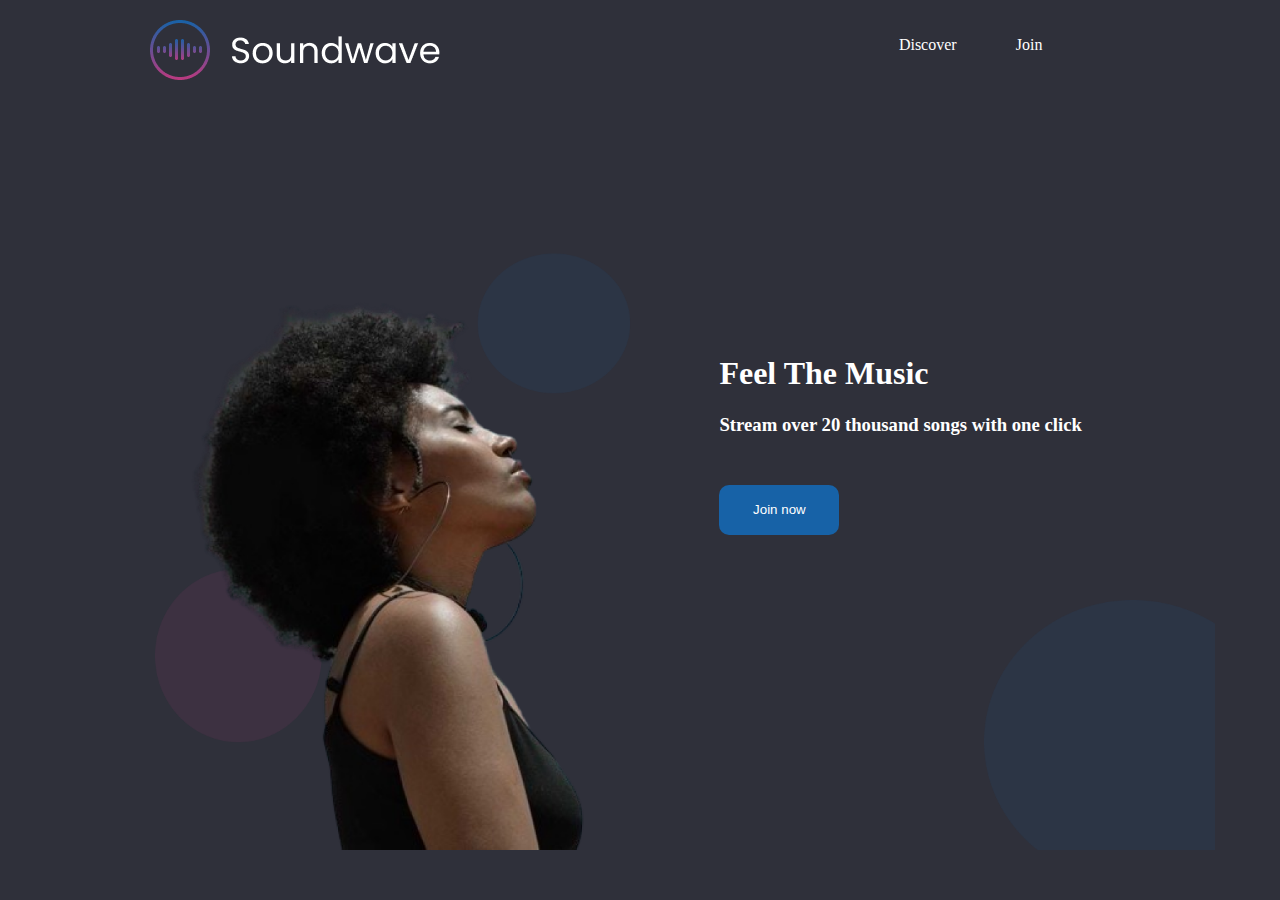
==== index.html @ 00d54cbf "first commit" ====
<!DOCTYPE html>
<html lang="en">
<head>
    <meta charset="UTF-8">
    <meta name="viewport" content="width=device-width, initial-scale=1.0">
    <title>Soundwave</title>
    <link rel="stylesheet" href="style.css">
</head>
<body>
    <header>
        <div class="logo">
            <img src="Images/logo.png" alt="#">
        </div>
            <ul class="menu">
                <li><a href="discover.html">Discover</a></li>
                <li><a href="contact.html">Join</a></li>
            </ul>
    </header>
    <div class="container">
        <div class="left">
            <img src="Images/ellips-1.png" alt="#">
        </div>
        <div class="right">
            <h1>Feel The Music</h1>
            <h3>Stream over 20 thousand songs with one click</h3></P>
            <button>Join now</button>
            <img src="Images/ellpse-2.png" alt="#">
        </div>
    </div>
    <div class="blue">
        
    </div>
    
   
</body>
</html>
---- style.css ----
* {
    
    color: #ffffff;
    margin-left: 3%;
    margin-right: 3%;
}
body {
    background-color: #2F303A;
}

header {
    display: flex;
    justify-content: space-between;
    margin-top: 20px;
}

.menu {
    display: flex;
    justify-content: space-between;
    margin-right: 100px;
    
}

.menu li {
    margin: 0 30px;
    list-style: none;
    text-decoration: none;
}

.menu li, a {
    text-decoration: none;
}

.container {
    display: flex;

}

.left img {
    width: 500px;
}


.right {
    width: 50%;
    margin-top:250px;
}

.right button {
    background-color: #1762A7;
    height: 50px;
    width: 120px;
    margin-top: 30px;
    border-radius: 10px;
    border: none;
}

.right img {
    margin-left: 280px;
    height: 250px;
    margin-top: 65px;
}

#music {
    display: flex;
    margin-top: 80px;
    height: 800px;
    
}

#music .discover {
    width: 50%;
    margin-top: 100px;
    
}

.title {
    margin-top: 60px;
}

.charts {
    width: 100px;
    height: 110px;
    background-color: #202027;
    text-align: center;
}

.items {
    width: 500px;
    display: flex;
    margin-left: 0;   
}


.charts img {
    background: transparent;
    margin-top: 10px;
}

.charts p {
    line-height: 2px;
    /* margin-right: 5px; */
}




.pictures {
    margin-top: 100px;
    margin-right: 90px;
}

#form {
    margin-top: 30px;
    height: 600px;
    display: flex;
}

.fun {
    width: 40%; 
    text-align: center;
    margin-top: 220px;
    font-size: 30px;
}

.fun span {
    color: #BC3A80;
}

.formilaire {
    width: 40%;
    height: 450px;
    margin-top: 70px;
    background-color: #202027;
    border-radius: 20px;
    margin-right: 90px;
}

form {
    display: flex;
    flex-direction: column;
    margin: 30px;
    margin-right: 40px;
    background-color: #202027;
    
}

.formilaire label {
    margin-left: 23px;
}

input {
    width: 360px;
    margin: 20px;
    height: 30px;
    background-color: #202027;
    border: 1px solid #1762A7;
    border-radius: 5px;
}


.formilaire button {
    width: 360px;
    height: 50px;
    margin-top: 30px;
    margin-left: 25px;
    background-color: #1762A7;
    border-radius: 5px;
    border: none;
}


.charts img {
    width: 50px;
}

.foot {
    height: 60px;
    background-color: #202027;
    display: flex;
    justify-content: space-between;
    align-items: center;
    margin-top: 30px;
}

.gauche {
    display: flex;
    justify-content: space-between;
    width: 150px;
}

.droit {
    display: flex;
    width: 230px;
    justify-content: space-between;
    height: 40px;
    
}

.ftr {
    display: flex;
}

@media(max-width:800px) {
    .container {
        flex-direction: column;
    }

    #music {
        flex-direction: column;
    }

    .items {
        flex-direction: column;
    }

    .foot {
        margin-top: 480px;
        
    }

    #form {
        flex-direction: column;
    }

    
    #form input {
        width: 150px;
    }

    #form button {
        width: 150px;
    }
}
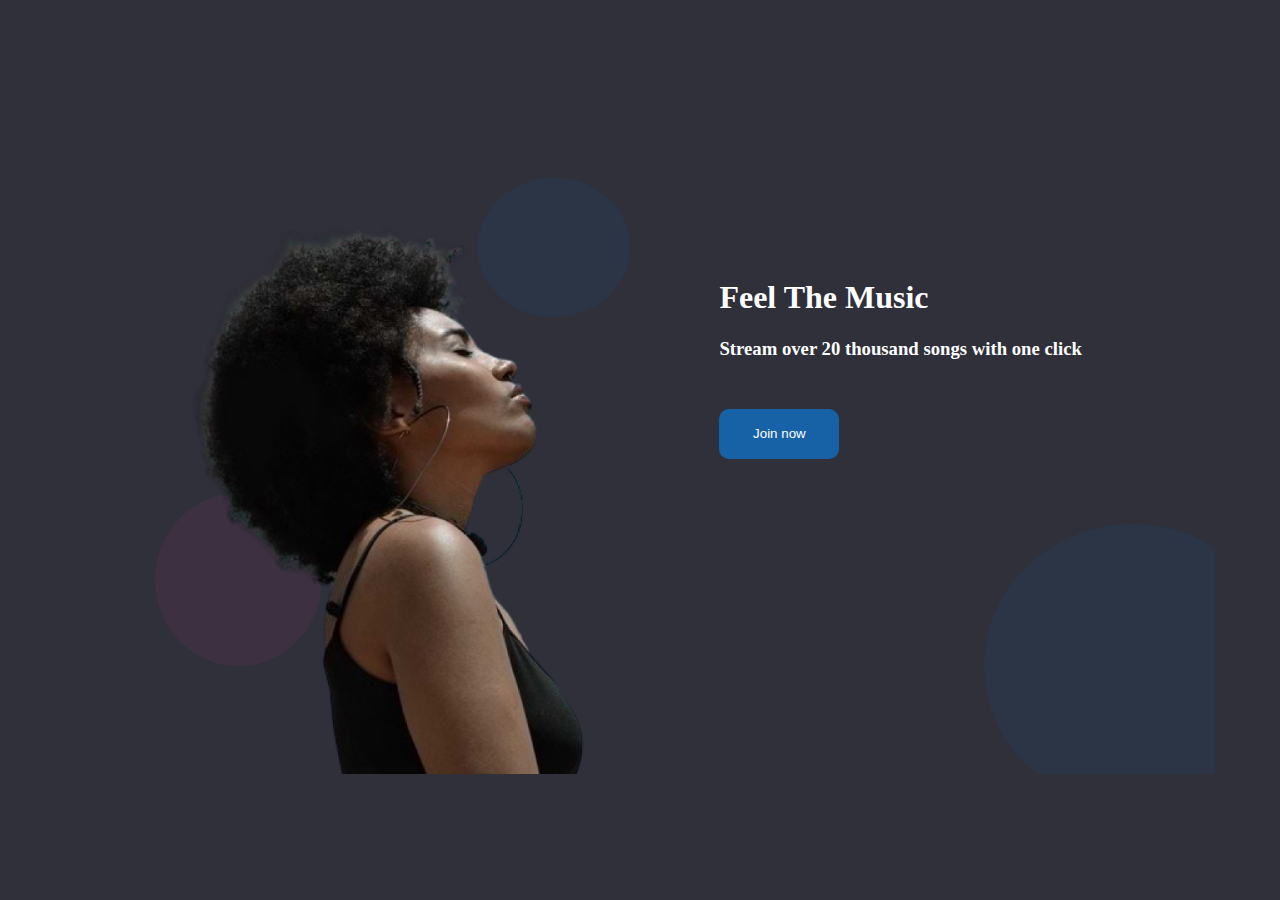
==== commit 90006022: "second commit" ====
--- a/index.html
+++ b/index.html
@@ -7,15 +7,7 @@
     <link rel="stylesheet" href="style.css">
 </head>
 <body>
-    <header>
-        <div class="logo">
-            <img src="Images/logo.png" alt="#">
-        </div>
-            <ul class="menu">
-                <li><a href="discover.html">Discover</a></li>
-                <li><a href="contact.html">Join</a></li>
-            </ul>
-    </header>
+    
     <div class="container">
         <div class="left">
             <img src="Images/ellips-1.png" alt="#">
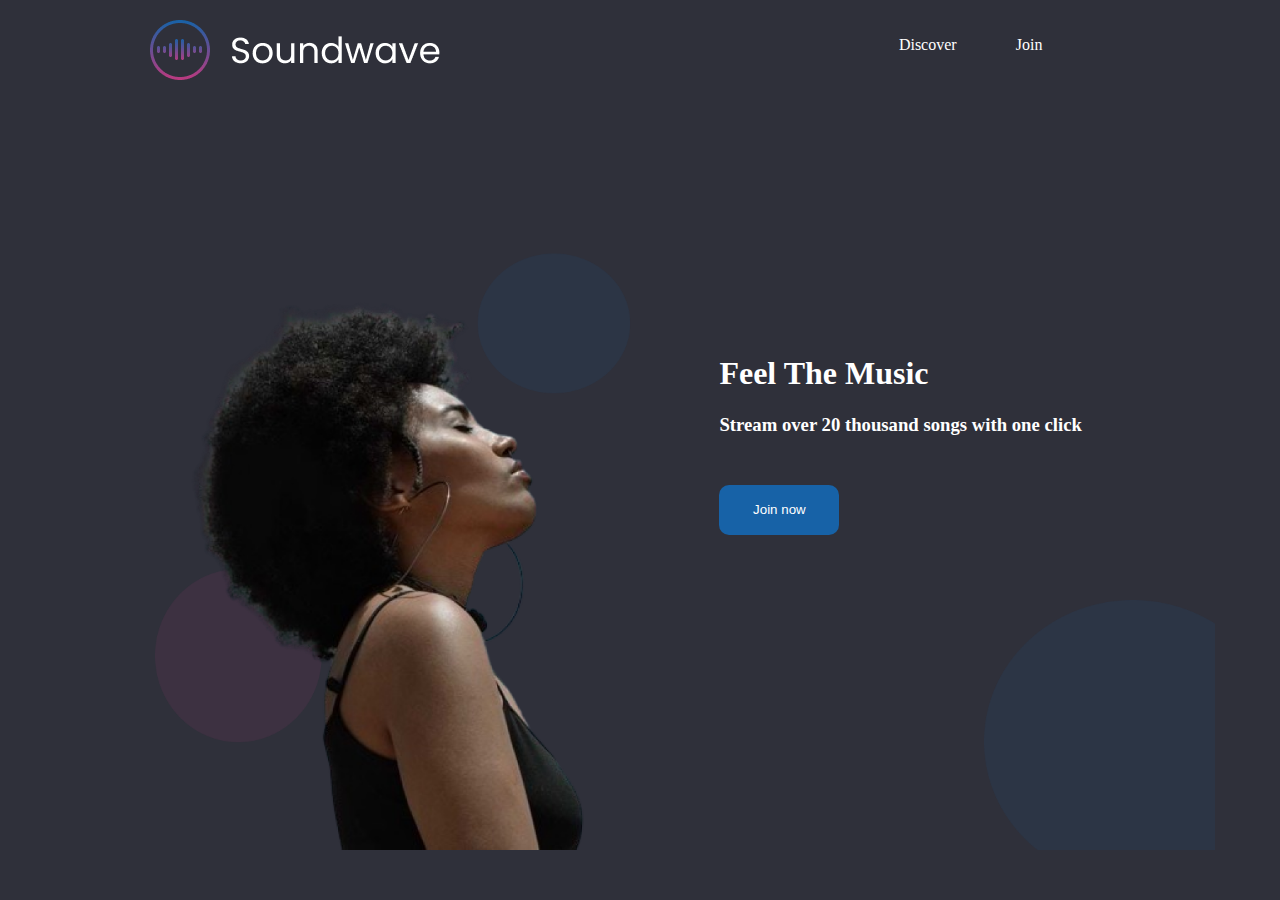
==== commit 94757c57: "third" ====
--- a/index.html
+++ b/index.html
@@ -7,14 +7,22 @@
     <link rel="stylesheet" href="style.css">
 </head>
 <body>
-    
+    <header>
+        <div class="logo">
+            <img src="Images/logo.png" alt="#">
+        </div>
+            <ul class="menu">
+                <li><a href="discover.html">Discover</a></li>
+                <li><a href="contact.html">Join</a></li>
+            </ul>
+    </header>
     <div class="container">
         <div class="left">
             <img src="Images/ellips-1.png" alt="#">
         </div>
         <div class="right">
             <h1>Feel The Music</h1>
-            <h3>Stream over 20 thousand songs with one click</h3></P>
+            <h3>Stream over 20 thousand songs with one click</h3>
             <button>Join now</button>
             <img src="Images/ellpse-2.png" alt="#">
         </div>
--- a/style.css
+++ b/style.css
@@ -202,6 +202,10 @@
 }
 
 @media(max-width:800px) {
+
+    .menu {
+        flex-direction: column;
+    }
     .container {
         flex-direction: column;
     }
